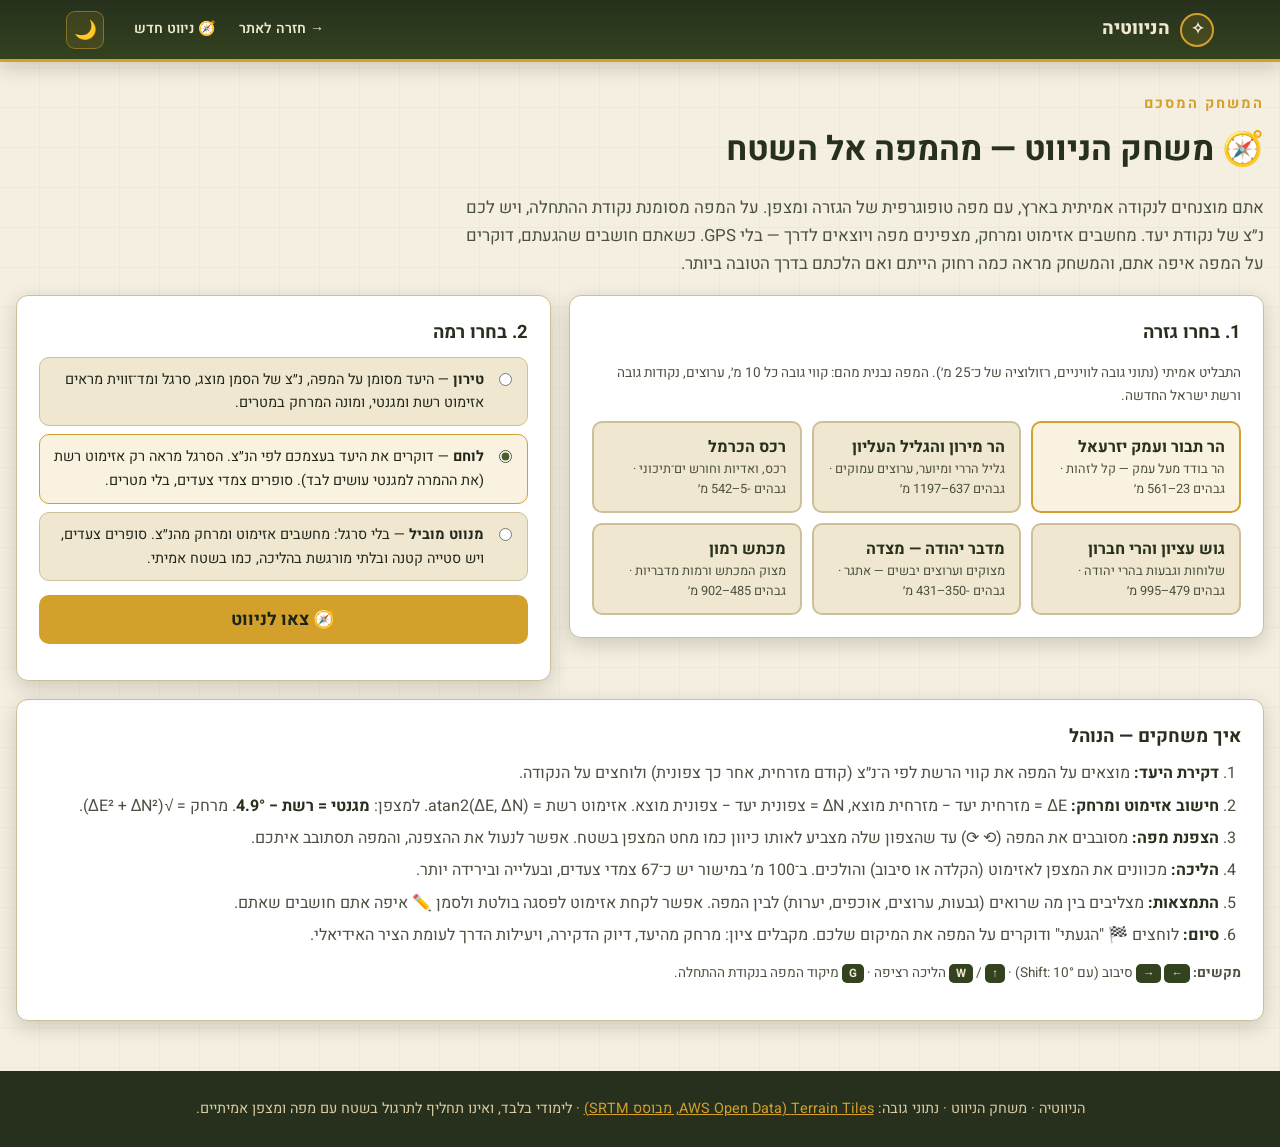
==== game.html @ b8857424 "משחק הניווט המסכם: מהמפה אל השטח עמוד חדש game.html, עם קישור מהתפריט, מהפתיחה ומבאנר באתר: - 6 גזרו" ====
<!DOCTYPE html>
<html lang="he" dir="rtl">
<head>
<meta charset="UTF-8">
<meta name="viewport" content="width=device-width, initial-scale=1.0">
<title>משחק הניווט — הניווטיה</title>
<meta name="description" content="משחק הניווט של הניווטיה: מתחילים בנקודה אמיתית בארץ עם מפה טופוגרפית, דוקרים נ״צ, מחשבים אזימוט, מצפינים מפה, הולכים בשטח וסופרים צעדים — ובסוף דוקרים איפה אתם ובודקים כמה רחוק הייתם מהיעד ומהדרך האידיאלית.">
<link rel="icon" href="data:image/svg+xml,%3Csvg xmlns='http://www.w3.org/2000/svg' viewBox='0 0 100 100'%3E%3Ccircle cx='50' cy='50' r='46' fill='%2333421f' stroke='%23d4a02c' stroke-width='6'/%3E%3Cpolygon points='50,16 60,54 50,46 40,54' fill='%23d4a02c'/%3E%3Cpolygon points='50,84 40,46 50,54 60,46' fill='%23efe7d0'/%3E%3C/svg%3E">
<link rel="preconnect" href="https://fonts.googleapis.com">
<link rel="preconnect" href="https://fonts.gstatic.com" crossorigin>
<link href="https://fonts.googleapis.com/css2?family=Heebo:wght@400;600;700;800&display=swap" rel="stylesheet">
<link rel="stylesheet" href="css/style.css">
<link rel="stylesheet" href="css/game.css">
<script>
  (function(){try{var t=localStorage.getItem('theme');if(!t)t=matchMedia('(prefers-color-scheme: dark)').matches?'dark':'light';document.documentElement.setAttribute('data-theme',t);}catch(e){}})();
</script>
</head>
<body>

<header class="site-header">
  <div class="nav-wrap">
    <a class="brand" href="index.html"><span class="logo">✧</span><span>הניווטיה</span></a>
    <nav class="nav-links">
      <a href="index.html">→ חזרה לאתר</a>
      <a href="#" id="navSetup">🧭 ניווט חדש</a>
    </nav>
    <button class="theme-toggle" id="themeToggle" aria-label="החלפת מצב תצוגה" title="מצב יום / לילה">🌙</button>
  </div>
</header>

<main class="g-main">

  <!-- ============ מסך פתיחה: בחירת גזרה ורמה ============ -->
  <section id="setupScreen" class="g-setup">
    <div class="section-head">
      <span class="kicker">המשחק המסכם</span>
      <h2>🧭 משחק הניווט — מהמפה אל השטח</h2>
      <p class="lead">אתם מוצנחים לנקודה אמיתית בארץ, עם מפה טופוגרפית של הגזרה ומצפן. על המפה מסומנת נקודת ההתחלה, ויש לכם נ״צ של נקודת יעד. מחשבים אזימוט ומרחק, מצפינים מפה ויוצאים לדרך — בלי GPS. כשאתם חושבים שהגעתם, דוקרים על המפה איפה אתם, והמשחק מראה כמה רחוק הייתם ואם הלכתם בדרך הטובה ביותר.</p>
    </div>

    <div class="g-setup-grid">
      <div class="card">
        <h3 class="g-h3">1. בחרו גזרה</h3>
        <p class="small">התבליט אמיתי (נתוני גובה לוויניים, רזולוציה של כ־25 מ׳). המפה נבנית מהם: קווי גובה כל 10 מ׳, ערוצים, נקודות גובה ורשת ישראל החדשה.</p>
        <div id="regionList" class="g-regions"><p class="small">טוען גזרות…</p></div>
      </div>
      <div class="card">
        <h3 class="g-h3">2. בחרו רמה</h3>
        <div class="g-levels" id="levelList">
          <label class="g-level"><input type="radio" name="lvl" value="easy"><span><b>טירון</b> — היעד מסומן על המפה, נ״צ של הסמן מוצג, סרגל ומד־זווית מראים אזימוט רשת ומגנטי, ומונה המרחק במטרים.</span></label>
          <label class="g-level"><input type="radio" name="lvl" value="mid" checked><span><b>לוחם</b> — דוקרים את היעד בעצמכם לפי הנ״צ. הסרגל מראה רק אזימוט רשת (את ההמרה למגנטי עושים לבד). סופרים צמדי צעדים, בלי מטרים.</span></label>
          <label class="g-level"><input type="radio" name="lvl" value="hard"><span><b>מנווט מוביל</b> — בלי סרגל: מחשבים אזימוט ומרחק מהנ״צ. סופרים צעדים, ויש סטייה קטנה ובלתי מורגשת בהליכה, כמו בשטח אמיתי.</span></label>
        </div>
        <button class="btn g-start" id="startBtn" disabled>🧭 צאו לניווט</button>
        <p class="small" id="bestLine"></p>
      </div>
    </div>

    <div class="card g-how">
      <h3 class="g-h3">איך משחקים — הנוהל</h3>
      <ol class="g-steps">
        <li><b>דקירת היעד:</b> מוצאים על המפה את קווי הרשת לפי ה־נ״צ (קודם מזרחית, אחר כך צפונית) ולוחצים על הנקודה.</li>
        <li><b>חישוב אזימוט ומרחק:</b> ΔE = מזרחית יעד − מזרחית מוצא, ΔN = צפונית יעד − צפונית מוצא. אזימוט רשת = atan2(ΔE, ΔN). למצפן: <b>מגנטי = רשת − 4.9°</b>. מרחק = √(ΔE² + ΔN²).</li>
        <li><b>הצפנת מפה:</b> מסובבים את המפה (⟲ ⟳) עד שהצפון שלה מצביע לאותו כיוון כמו מחט המצפן בשטח. אפשר לנעול את ההצפנה, והמפה תסתובב איתכם.</li>
        <li><b>הליכה:</b> מכוונים את המצפן לאזימוט (הקלדה או סיבוב) והולכים. ב־100 מ׳ במישור יש כ־67 צמדי צעדים, ובעלייה ובירידה יותר.</li>
        <li><b>התמצאות:</b> מצליבים בין מה שרואים (גבעות, ערוצים, אוכפים, יערות) לבין המפה. אפשר לקחת אזימוט לפסגה בולטת ולסמן ✏️ איפה אתם חושבים שאתם.</li>
        <li><b>סיום:</b> לוחצים 🏁 "הגעתי" ודוקרים על המפה את המיקום שלכם. מקבלים ציון: מרחק מהיעד, דיוק הדקירה, ויעילות הדרך לעומת הציר האידיאלי.</li>
      </ol>
      <p class="small"><b>מקשים:</b> <span class="kbd">←</span> <span class="kbd">→</span> סיבוב (עם Shift: 10°) · <span class="kbd">↑</span> / <span class="kbd">W</span> הליכה רציפה · <span class="kbd">G</span> מיקוד המפה בנקודת ההתחלה.</p>
    </div>
  </section>

  <!-- ============ מסך המשחק ============ -->
  <section id="gameScreen" class="g-game hidden">

    <div class="g-mission card">
      <div class="g-mission-main">
        <div><span class="g-lbl">גזרה</span><b id="mRegion">—</b> <span class="pill" id="mLevel">—</span></div>
        <div><span class="g-lbl">נקודת מוצא ▲</span><b class="g-nz" id="mStart">—</b></div>
        <div><span class="g-lbl">נקודת יעד ◎</span><b class="g-nz" id="mTarget">—</b> <span class="small" id="mTargetDesc"></span></div>
      </div>
      <div class="g-mission-side">
        <div class="g-stat"><span class="g-lbl">זמן ניווט</span><b id="mClock">0:00</b></div>
        <div class="g-stat"><span class="g-lbl">בדיקות GPS</span><b id="mGps">0</b></div>
      </div>
    </div>

    <div class="g-layout">
      <!-- השטח -->
      <div class="g-field">
        <div class="g-view-wrap"><canvas id="viewCv" aria-label="מבט על השטח"></canvas>
          <div class="g-view-tag" id="viewTag">מבט בשטח</div>
        </div>

        <div class="g-ctrl card">
          <div class="g-ctrl-row" dir="ltr">
            <button class="gbtn" data-turn="-10" title="סיבוב 10° שמאלה">⟲ 10°</button>
            <button class="gbtn" data-turn="-2" title="סיבוב 2° שמאלה">⟲ 2°</button>
            <div class="g-heading"><span class="g-lbl">אזימוט מגנטי</span><b id="hdOut">000°</b></div>
            <button class="gbtn" data-turn="2" title="סיבוב 2° ימינה">2° ⟳</button>
            <button class="gbtn" data-turn="10" title="סיבוב 10° ימינה">10° ⟳</button>
          </div>
          <div class="g-ctrl-row">
            <label class="g-az">כוון מצפן לאזימוט מגנטי:
              <input type="number" id="azIn" min="0" max="359" step="1" inputmode="numeric" placeholder="0–359">
            </label>
            <button class="gbtn" id="azSet">כוון</button>
            <button class="gbtn" data-turn="180" title="פנייה לאחור">↶ 180°</button>
          </div>
          <div class="g-ctrl-row g-walk">
            <button class="gbtn walk" data-walk="10">▲ 10 צעדים</button>
            <button class="gbtn walk" data-walk="50">▲ 50</button>
            <button class="gbtn walk" data-walk="100">▲ 100</button>
            <button class="gbtn walk hold" id="holdWalk">▲ הליכה רציפה (לחיצה ממושכת)</button>
          </div>
          <div class="g-ctrl-row g-counters">
            <div class="g-stat"><span class="g-lbl">צמדי צעדים (מונה)</span><b id="paceOut">0</b> <button class="gbtn tiny" id="paceReset" title="איפוס המונה">איפוס</button></div>
            <div class="g-stat" id="meterBox"><span class="g-lbl">מרחק שנהלך</span><b id="meterOut">0 מ׳</b></div>
            <div class="g-stat"><span class="g-lbl">שיפוע לפנים</span><b id="slopeOut">—</b></div>
          </div>
          <div class="feedback" id="fieldMsg"></div>
          <div class="g-ctrl-row">
            <button class="gbtn warn" id="gpsBtn" title="מציג את מיקומכם האמיתי ל־4 שניות — מוריד ציון">🛰️ בדיקת GPS (עונש)</button>
            <button class="gbtn go" id="arriveBtn">🏁 הגעתי — דקירת מיקום</button>
          </div>
        </div>

        <div class="card g-check">
          <h4>נוהל ניווט</h4>
          <ul id="checklist">
            <li data-k="dot">דקירת היעד על המפה</li>
            <li data-k="az">מדידה או חישוב של אזימוט ומרחק</li>
            <li data-k="orient">הצפנת המפה</li>
            <li data-k="walk">יציאה לדרך עם ספירת צעדים</li>
            <li data-k="mark">סימון מיקום משוער בדרך (✏️)</li>
            <li data-k="final">דקירת המיקום הסופי</li>
          </ul>
        </div>
      </div>

      <!-- המפה -->
      <div class="g-mapcol">
        <div class="g-tools" id="mapTools">
          <button class="gbtn tool on" data-tool="pan" title="גרירה והזזת המפה">✋ הזזה</button>
          <button class="gbtn tool" data-tool="dot" id="toolDot" title="דקירת נקודת היעד לפי הנ״צ">📍 דקירת יעד</button>
          <button class="gbtn tool" data-tool="ruler" id="toolRuler" title="סרגל ומד־זווית: שתי לחיצות">📐 סרגל</button>
          <button class="gbtn tool" data-tool="mark" title="סימון מיקום משוער">✏️ סימון</button>
          <button class="gbtn" id="clearMarks" title="מחיקת הסימונים והסרגל">🧹</button>
        </div>
        <div class="g-map-wrap" id="mapWrap">
          <canvas id="mapCv" aria-label="מפה טופוגרפית"></canvas>
          <div class="g-map-btns" dir="ltr">
            <button class="gbtn" id="zoomIn" title="הגדלה">＋</button>
            <button class="gbtn" id="zoomOut" title="הקטנה">－</button>
            <button class="gbtn" id="rotL" title="סיבוב המפה נגד כיוון השעון">⟲</button>
            <button class="gbtn" id="rotR" title="סיבוב המפה עם כיוון השעון">⟳</button>
            <button class="gbtn" id="rotReset" title="צפון למעלה">צ↑</button>
            <button class="gbtn" id="centerStart" title="מיקוד בנקודת ההתחלה">▲</button>
          </div>
          <div class="g-map-msg hidden" id="mapMsg"></div>
        </div>
        <div class="g-mapinfo">
          <div id="orientOut" class="g-orient">המפה לא מוצפנת</div>
          <label class="g-lock"><input type="checkbox" id="orientLock"> נעילת הצפנה (המפה מסתובבת איתי)</label>
          <div id="cursorOut" class="small"></div>
          <div id="rulerOut" class="g-ruler"></div>
        </div>
        <div class="g-legend small">
          <span><i class="lg c"></i>קו גובה (10 מ׳; מודגש כל 50 מ׳)</span>
          <span><i class="lg s"></i>ערוץ / נחל</span>
          <span><i class="lg v"></i>חורש / צמחייה</span>
          <span><i class="lg g"></i>רשת ישראל החדשה (1 ק״מ)</span>
          <span>▲ נקודת גובה</span>
        </div>
      </div>
    </div>

    <!-- תוצאות -->
    <div class="card g-results hidden" id="results"></div>
  </section>
</main>

<footer class="site-footer">
  הניווטיה · משחק הניווט · נתוני גובה: <a href="https://registry.opendata.aws/terrain-tiles/" target="_blank" rel="noopener">Terrain Tiles (AWS Open Data, מבוסס SRTM)</a> · לימודי בלבד, ואינו תחליף לתרגול בשטח עם מפה ומצפן אמיתיים.
</footer>

<script src="js/game.js"></script>
</body>
</html>
---- css/style.css ----
/* ===================================================================
   הניווטיה — אתר לימוד לקריאת מפה וניווט לצוערים
   עיצוב: מוטיב טופוגרפי-צבאי · RTL · Light + Dark mode · רספונסיבי
   =================================================================== */

:root {
  /* מותג / קבועים */
  --olive-900: #1c2416;
  --olive-800: #26301c;
  --olive-700: #33421f;
  --olive-600: #4a5d2b;
  --khaki: #7d8c4e;
  --sand: #d9cba3;
  --sand-light: #efe7d0;
  --contour: #a9743a;
  --contour-light: #c99a63;
  --water: #4a7c8c;
  --water-light: #6fa9bb;
  --danger: #b5482f;
  --accent: #d4a02c;
  --accent-soft: rgba(212,160,44,0.14);

  /* טוקנים סמנטיים — ערכי אור (Light) */
  --bg: #f4efe1;
  --surface: #ffffff;
  --surface-2: #efe7d0;
  --text: #22271c;
  --text-soft: #4b5140;
  --border: #cdbf9a;
  --heading: #26301c;
  --grid-line: rgba(169,116,58,0.05);
  --header-bg1: #26301c;
  --header-bg2: #33421f;
  --header-text: #efe7d0;

  --radius: 12px;
  --shadow: 0 6px 20px rgba(20, 26, 12, 0.18);
  --font: "Heebo", "Assistant", -apple-system, "Segoe UI", Arial, sans-serif;
}

html[data-theme="dark"] {
  --bg: #14180f;
  --surface: #1e2416;
  --surface-2: #262d1a;
  --text: #e8e6d8;
  --text-soft: #b0b39c;
  --border: #3a4327;
  --heading: #cdd8a8;
  --grid-line: rgba(212,160,44,0.05);
  --header-bg1: #10140c;
  --header-bg2: #1c2416;
  --header-text: #e8e6d8;
  --sand-light: #2a3119;
  --accent-soft: rgba(212,160,44,0.16);
  --shadow: 0 6px 20px rgba(0,0,0,0.5);
}

* { box-sizing: border-box; }
html { scroll-behavior: smooth; scroll-padding-top: 92px; }
@media (prefers-reduced-motion: reduce) { html { scroll-behavior: auto; } }

/* רשת ביטחון נגד גלישה רוחבית (פריסה שבורה במובייל/זום) */
html, body { max-width: 100%; overflow-x: clip; }
img, canvas, svg, video { max-width: 100%; }
/* ילדי grid מסרבים להתכווץ מתחת לתוכן (min-width:auto) — משחרר, כדי ש-overflow פנימי יעבוד */
.tool-layout > *, .map-layout > *, .grid-2 > *, .grid-3 > *, .real-layout > *,
.decks-strip .grid-3 > *, .result-grid > * { min-width: 0; }
@media (max-width: 900px) {
  .tool-layout > *, .map-layout > *, .grid-2 > *, .grid-3 > *, .real-layout > * { grid-column: auto !important; }
}

body {
  margin: 0;
  font-family: var(--font);
  color: var(--text);
  background-color: var(--bg);
  background-image:
    repeating-linear-gradient(0deg, transparent 0 39px, var(--grid-line) 39px 40px),
    repeating-linear-gradient(90deg, transparent 0 39px, var(--grid-line) 39px 40px);
  line-height: 1.65;
  direction: rtl;
  transition: background-color 0.25s, color 0.25s;
}

/* ---------- Header / Nav ---------- */
.site-header {
  position: sticky; top: 0; z-index: 50;
  background: linear-gradient(180deg, var(--header-bg1), var(--header-bg2));
  color: var(--header-text);
  box-shadow: var(--shadow);
  border-bottom: 3px solid var(--accent);
}
.nav-wrap {
  max-width: 1180px; margin: 0 auto;
  display: flex; align-items: center; gap: 14px;
  padding: 10px 16px;
}
.brand {
  display: flex; align-items: center; gap: 10px;
  font-weight: 800; font-size: 1.15rem; white-space: nowrap;
}
.brand .logo {
  width: 34px; height: 34px; border: 2px solid var(--accent);
  border-radius: 50%; display: grid; place-items: center;
  font-size: 1rem; background: var(--accent-soft);
}
.nav-links {
  display: flex; gap: 3px; margin-inline-start: auto;
  overflow-x: auto; scrollbar-width: thin; -webkit-overflow-scrolling: touch;
  padding-bottom: 2px;
}
.nav-links a {
  color: var(--header-text); text-decoration: none;
  padding: 7px 10px; border-radius: 8px; white-space: nowrap;
  font-size: 0.88rem; font-weight: 600; transition: background 0.15s;
}
.nav-links a:hover { background: rgba(212,160,44,0.22); }
.theme-toggle {
  flex-shrink: 0; margin-inline-start: 6px;
  width: 38px; height: 38px; border-radius: 9px; cursor: pointer;
  border: 1px solid rgba(212,160,44,0.5); background: rgba(212,160,44,0.12);
  color: var(--header-text); font-size: 1.15rem; display: grid; place-items: center;
  transition: background 0.15s;
}
.theme-toggle:hover { background: rgba(212,160,44,0.28); }

/* ---------- Hero ---------- */
.hero {
  position: relative; color: #efe7d0;
  background:
    radial-gradient(circle at 20% 30%, rgba(212,160,44,0.14), transparent 45%),
    linear-gradient(160deg, var(--olive-900), var(--olive-700) 60%, var(--olive-600));
  overflow: hidden; border-bottom: 3px solid var(--accent);
}
.hero::before {
  content: ""; position: absolute; inset: 0;
  background-image: repeating-radial-gradient(circle at 78% 30%, transparent 0 22px, rgba(217,203,163,0.07) 22px 24px);
  pointer-events: none;
}
.hero-inner { position: relative; max-width: 1000px; margin: 0 auto; padding: 60px 22px 54px; text-align: center; }
.hero h1 { font-size: clamp(1.8rem, 4.5vw, 3rem); margin: 0 0 12px; font-weight: 800; line-height: 1.15; }
.hero .tagline { font-size: 1rem; color: var(--accent); font-weight: 700; letter-spacing: 1px; margin: 0 0 14px; }
.hero p.sub { font-size: clamp(1rem, 2.2vw, 1.2rem); max-width: 720px; margin: 0 auto 26px; color: var(--sand); }
.hero .cta-row { display: flex; gap: 12px; justify-content: center; flex-wrap: wrap; }

.btn {
  display: inline-block; background: var(--accent); color: var(--olive-900);
  font-weight: 700; text-decoration: none; padding: 12px 22px; border-radius: 10px;
  border: none; cursor: pointer; font-family: inherit; font-size: 1rem;
  transition: transform 0.1s, box-shadow 0.15s; text-align: center;
}
.btn:hover { transform: translateY(-2px); box-shadow: 0 6px 16px rgba(0,0,0,0.25); }
.btn.ghost { background: transparent; color: #efe7d0; border: 2px solid var(--sand); }

/* כפתור NotebookLM */
.btn.nlm {
  background: linear-gradient(135deg, #3a6ea5, #2a5a8c);
  color: #fff; display: inline-flex; align-items: center; gap: 8px; justify-content: center;
}
.btn.nlm:hover { box-shadow: 0 6px 18px rgba(42,90,140,0.45); }

/* באנר NotebookLM */
.nlm-banner {
  display: flex; align-items: center; gap: 18px; flex-wrap: wrap;
  background: linear-gradient(135deg, rgba(58,110,165,0.14), var(--accent-soft));
  border: 1px solid var(--border); border-inline-start: 5px solid #3a6ea5;
  border-radius: var(--radius); padding: 18px 22px; margin: 28px 0 0; box-shadow: var(--shadow);
}
.nlm-banner .nlm-ico { font-size: 2.4rem; line-height: 1; }
.nlm-banner .nlm-body { flex: 1; min-width: 220px; }
.nlm-banner h3 { margin: 0 0 4px; color: var(--heading); font-size: 1.15rem; }
.nlm-banner p { margin: 0; color: var(--text-soft); font-size: 0.94rem; }
.nlm-banner .btn { white-space: nowrap; }
@media (max-width: 560px) { .nlm-banner { flex-direction: column; text-align: center; } .nlm-banner .btn { width: 100%; } }

/* ---------- מצגות הקורס ---------- */
.btn.decks-cta {
  background: linear-gradient(135deg, #7d8c4e, #4a5d2b);
  color: #fff; border: 2px solid var(--accent);
}
.btn.decks-cta:hover { box-shadow: 0 6px 18px rgba(74,93,43,0.5); }
.decks-strip { margin: 26px 0 0; }
.decks-strip > h3 { margin: 0 0 4px; color: var(--heading); font-size: 1.25rem; }
.decks-strip > p { margin: 0 0 14px; }
.deck-card { display: flex; flex-direction: column; }
.deck-card p { flex: 1; }
.deck-btn { margin-top: 14px; font-size: 0.92rem; padding: 10px 14px; }

/* ---------- Sections ---------- */
main { max-width: 1180px; margin: 0 auto; padding: 0 16px; }
.section { padding: 52px 0 40px; border-bottom: 1px dashed var(--border); }
.section:last-child { border-bottom: none; }
.section-head { margin-bottom: 24px; }
.section-head .kicker {
  display: inline-block; font-size: 0.78rem; font-weight: 700; letter-spacing: 2px;
  color: var(--contour); text-transform: uppercase; margin-bottom: 6px;
}
.section h2 { font-size: clamp(1.4rem, 3.2vw, 2.1rem); margin: 0 0 8px; color: var(--heading); }
.section h2 .num { color: var(--accent); font-size: 0.8em; margin-inline-end: 8px; }
.lead { font-size: 1.05rem; color: var(--text-soft); max-width: 820px; }

.card {
  background: var(--surface); border: 1px solid var(--border);
  border-radius: var(--radius); padding: 22px; box-shadow: var(--shadow);
}
.grid-2 { display: grid; grid-template-columns: 1fr 1fr; gap: 20px; }
.grid-3 { display: grid; grid-template-columns: repeat(3, 1fr); gap: 18px; }
@media (max-width: 820px) { .grid-2, .grid-3 { grid-template-columns: 1fr; } }

.feature {
  background: var(--surface); border: 1px solid var(--border); border-top: 4px solid var(--khaki);
  border-radius: var(--radius); padding: 20px; box-shadow: var(--shadow);
}
.feature h3 { margin: 6px 0 8px; color: var(--heading); font-size: 1.15rem; }
.feature .ico { font-size: 1.8rem; }
.feature p { margin: 0; color: var(--text-soft); font-size: 0.97rem; }

.pill {
  display: inline-block; background: var(--olive-600); color: #efe7d0;
  font-size: 0.75rem; font-weight: 700; padding: 3px 10px; border-radius: 999px; margin-inline-start: 6px;
}
.note {
  background: var(--accent-soft); border-inline-start: 4px solid var(--accent);
  padding: 12px 16px; border-radius: 8px; margin: 16px 0; font-size: 0.95rem; color: var(--text);
}
.note.warn { background: rgba(181,72,47,0.12); border-color: var(--danger); }

.cite { font-size: 0.8rem; color: var(--contour); text-decoration: none; border-bottom: 1px dotted var(--contour); }
.cite:hover { color: var(--danger); }
sup.ref a { color: var(--danger); font-weight: 700; text-decoration: none; font-size: 0.72em; padding: 0 2px; }

/* ---------- Terms ---------- */
.terms { display: grid; grid-template-columns: repeat(auto-fill, minmax(220px,1fr)); gap: 14px; }
.term { background: var(--surface-2); border: 1px solid var(--border); border-radius: 10px; padding: 14px; }
.term h4 { margin: 0 0 6px; color: var(--heading); font-size: 1.02rem; }
.term p { margin: 0; font-size: 0.9rem; color: var(--text-soft); }

/* ---------- Steps (build a route) ---------- */
.steps { display: grid; gap: 12px; margin-top: 8px; }
.step {
  display: flex; gap: 14px; align-items: flex-start;
  background: var(--surface); border: 1px solid var(--border); border-radius: 10px; padding: 14px 16px; box-shadow: var(--shadow);
}
.step .n {
  flex-shrink: 0; width: 34px; height: 34px; border-radius: 50%;
  background: var(--olive-600); color: #fff; font-weight: 800; display: grid; place-items: center;
}
.step h4 { margin: 2px 0 4px; color: var(--heading); font-size: 1.05rem; }
.step p { margin: 0; font-size: 0.94rem; color: var(--text-soft); }
.chip {
  display: inline-block; font-size: 0.72rem; font-weight: 700; padding: 2px 8px; border-radius: 6px;
  background: var(--accent-soft); color: var(--contour); margin-inline-end: 4px;
}

/* ---------- Interactive Map ---------- */
.map-layout { display: grid; grid-template-columns: 1fr 1fr; gap: 22px; align-items: start; }
@media (max-width: 900px) { .map-layout { grid-template-columns: 1fr; } }
.map-frame {
  background: linear-gradient(160deg, #eef3e2, #e6ddc0);
  border: 1px solid var(--border); border-radius: var(--radius);
  padding: 10px; box-shadow: var(--shadow); display: flex; flex-direction: column;
}
html[data-theme="dark"] .map-frame { background: linear-gradient(160deg, #26301c, #1a2113); }
#israel-map { width: 100%; max-width: 270px; height: auto; display: block; margin: 0 auto; }
#israel-map .region { cursor: pointer; transition: filter 0.15s, opacity 0.15s; }
#israel-map .region:hover { filter: brightness(1.12); }
#israel-map .region.active circle:first-of-type { stroke: var(--accent); stroke-width: 3.5; }
#israel-map .region circle { stroke: #fff; stroke-width: 1.2; }
#israel-map .rlabel {
  font-size: 10px; fill: #22271c; font-weight: 800; pointer-events: none; text-anchor: middle;
  paint-order: stroke; stroke: #f4efe1; stroke-width: 2.6px; stroke-linejoin: round;
}
html[data-theme="dark"] .map-frame .rlabel { fill: #12160e; stroke: #e9e0c4; }
.map-frame .cap { text-align: center; font-size: 0.82rem; color: var(--text-soft); margin: 8px 0 0; }
html[data-theme="dark"] .map-frame .cap { color: #b9c19a; }

.region-info {
  background: var(--surface); border: 1px solid var(--border); border-radius: var(--radius);
  padding: 20px; box-shadow: var(--shadow); min-height: 320px;
}
.region-info h3 { margin: 0 0 4px; color: var(--heading); font-size: 1.35rem; }
.region-info .badge-row { margin: 8px 0 14px; }
.region-info dt { font-weight: 700; color: var(--contour); margin-top: 12px; font-size: 0.9rem; }
.region-info dd { margin: 2px 0 0; font-size: 0.96rem; color: var(--text-soft); }
.region-info .placeholder { color: var(--text-soft); text-align: center; padding-top: 60px; }

/* ---------- Tools ---------- */
.tool-layout { display: grid; grid-template-columns: 1.15fr 1fr; gap: 22px; align-items: start; }
@media (max-width: 900px) { .tool-layout { grid-template-columns: 1fr; } }
.canvas-wrap {
  background: #eef3e2; border: 1px solid var(--border); border-radius: var(--radius);
  padding: 8px; box-shadow: var(--shadow);
}
html[data-theme="dark"] .canvas-wrap { background: #222a16; }
.canvas-wrap canvas { width: 100%; height: auto; display: block; border-radius: 6px; cursor: crosshair; touch-action: none; }
.controls { display: flex; flex-direction: column; gap: 14px; }
.control-card {
  background: var(--surface); border: 1px solid var(--border); border-radius: var(--radius);
  padding: 18px; box-shadow: var(--shadow);
}
.control-card h3 { margin: 0 0 10px; color: var(--heading); font-size: 1.1rem; }
label.fld { display: block; font-size: 0.85rem; font-weight: 600; color: var(--text-soft); margin: 10px 0 4px; }
input[type="number"], input[type="text"], select {
  width: 100%; padding: 9px 11px; border: 1px solid var(--border); border-radius: 8px;
  font-family: inherit; font-size: 1rem; background: var(--surface-2); color: var(--text);
}
input[type="range"] { width: 100%; accent-color: var(--olive-600); }
.row { display: flex; gap: 10px; }
.row > * { flex: 1; }
.seg { display: flex; gap: 6px; margin-bottom: 8px; flex-wrap: wrap; }
.seg button {
  flex: 1; min-width: 70px; padding: 8px; border: 1px solid var(--khaki);
  background: var(--surface); color: var(--heading); border-radius: 8px; cursor: pointer;
  font-family: inherit; font-weight: 600; font-size: 0.9rem;
}
.seg button.on { background: var(--olive-600); color: #fff; }
.seg button:disabled { opacity: 0.45; cursor: not-allowed; }

.result-grid { display: grid; grid-template-columns: 1fr 1fr; gap: 10px; margin-top: 8px; }
.result { background: var(--surface-2); border-radius: 8px; padding: 10px 12px; text-align: center; }
.result .val { font-size: 1.4rem; font-weight: 800; color: var(--heading); font-variant-numeric: tabular-nums; }
.result .lbl { font-size: 0.78rem; color: var(--text-soft); }

.feedback { margin-top: 10px; font-weight: 700; min-height: 24px; }
.feedback.ok { color: #4e9a3a; }
.feedback.bad { color: var(--danger); }

/* ---------- Nav card table ---------- */
.table-scroll { overflow-x: auto; }
.navcard { width: 100%; border-collapse: collapse; margin-top: 12px; font-size: 0.9rem; min-width: 560px; }
.navcard th, .navcard td { border: 1px solid var(--border); padding: 7px 9px; text-align: center; }
.navcard th { background: var(--olive-700); color: #efe7d0; font-weight: 700; }
.navcard tbody tr:nth-child(even) { background: var(--surface-2); }
.navcard .leg-num { font-weight: 800; color: var(--contour); }

/* ---------- Matching game ---------- */
.match-grid { display: grid; grid-template-columns: 1fr 1fr; gap: 24px; }
@media (max-width: 760px) { .match-grid { grid-template-columns: 1fr; } }
.match-col h3 { color: var(--heading); font-size: 1.05rem; margin: 0 0 10px; text-align: center; }
.match-item {
  display: flex; align-items: center; gap: 12px; background: var(--surface);
  border: 2px solid var(--border); border-radius: 10px; padding: 8px 12px; margin-bottom: 10px;
  cursor: pointer; box-shadow: var(--shadow); transition: border-color 0.15s, transform 0.1s;
}
.match-item:hover { transform: translateX(-3px); }
.match-item.selected { border-color: var(--accent); background: var(--accent-soft); }
.match-item.done { border-color: #4e9a3a; opacity: 0.6; cursor: default; }
.match-item.wrong { border-color: var(--danger); animation: shake 0.3s; }
@keyframes shake { 0%,100%{transform:translateX(0)} 25%{transform:translateX(-5px)} 75%{transform:translateX(5px)} }
.match-item svg { flex-shrink: 0; }
.match-item .mtext { font-weight: 700; color: var(--text); font-size: 0.95rem; }
.match-item .msub { font-weight: 400; color: var(--text-soft); font-size: 0.82rem; }

/* ---------- Quiz ---------- */
.quiz-card { background: var(--surface); border: 1px solid var(--border); border-radius: var(--radius); padding: 22px; box-shadow: var(--shadow); }
.quiz-progress { font-size: 0.85rem; color: var(--text-soft); margin-bottom: 6px; }
.quiz-q { font-size: 1.15rem; font-weight: 700; color: var(--heading); margin: 0 0 16px; }
.quiz-opts { display: grid; gap: 10px; }
.quiz-opt {
  text-align: right; background: var(--surface-2); border: 2px solid var(--border); border-radius: 10px;
  padding: 12px 16px; cursor: pointer; font-family: inherit; font-size: 1rem; color: var(--text);
  transition: border-color 0.15s, background 0.15s;
}
.quiz-opt:hover:not(:disabled) { border-color: var(--khaki); }
.quiz-opt.correct { border-color: #4e9a3a; background: rgba(78,154,58,0.15); }
.quiz-opt.incorrect { border-color: var(--danger); background: rgba(181,72,47,0.12); }
.quiz-opt:disabled { cursor: default; }
.quiz-explain { margin-top: 14px; font-size: 0.92rem; }
.quiz-result { text-align: center; padding: 20px 0; }
.quiz-result .score { font-size: 3rem; font-weight: 800; color: var(--accent); }
.quiz-result .verdict { font-size: 1.2rem; font-weight: 700; margin: 8px 0; }

/* ---------- Sources ---------- */
.src-list { list-style: none; padding: 0; margin: 0; display: grid; gap: 10px; }
.src-list li {
  background: var(--surface); border: 1px solid var(--border); border-inline-start: 4px solid var(--contour);
  border-radius: 8px; padding: 10px 14px; font-size: 0.92rem; color: var(--text);
}
.src-list a { color: var(--water); font-weight: 600; word-break: break-word; }
html[data-theme="dark"] .src-list a { color: var(--water-light); }
.src-list .tag { font-size: 0.72rem; color: var(--khaki); font-weight: 700; }

/* ---------- Footer ---------- */
.site-footer {
  background: var(--header-bg1); color: var(--sand); text-align: center;
  padding: 26px 18px; margin-top: 20px; font-size: 0.9rem;
}
.site-footer a { color: var(--accent); }

/* ---------- Misc ---------- */
.small { font-size: 0.85rem; color: var(--text-soft); }
.kbd { background: var(--olive-700); color: #efe7d0; padding: 1px 7px; border-radius: 5px; font-size: 0.85em; font-weight: 700; }
.hidden { display: none !important; }
ul.tight { margin: 8px 0; padding-inline-start: 22px; }
ul.tight li { margin: 3px 0; color: var(--text-soft); }

/* ---------- מהצילום למפה (השוואה אמיתית) ---------- */
.site-seg { margin-top: 14px; }
.site-seg button { flex: 1 1 auto; }
.site-seg button.on { background: var(--contour); border-color: var(--contour); color: #fff; }
.real-layout { display: grid; grid-template-columns: 1.35fr 1fr; gap: 18px; align-items: start; margin-top: 14px; }
@media (max-width: 900px) { .real-layout { grid-template-columns: 1fr; } }
.photo-wrap {
  position: relative; border-radius: var(--radius); overflow: hidden;
  border: 1px solid var(--border); box-shadow: var(--shadow); background: #000;
}
.photo-wrap img { width: 100%; height: auto; display: block; }
.pin {
  position: absolute; transform: translate(-50%, -100%);
  display: flex; flex-direction: column; align-items: center; gap: 2px;
  cursor: pointer; border: none; background: none; padding: 0; font-family: inherit;
}
.pin .dot {
  width: 16px; height: 16px; border-radius: 50%;
  background: var(--accent); border: 2.5px solid #fff;
  box-shadow: 0 0 0 3px rgba(212,160,44,0.35), 0 2px 6px rgba(0,0,0,0.5);
  animation: pinpulse 1.8s infinite;
}
.pin .tag {
  background: rgba(20,24,15,0.82); color: #fff; font-size: 0.78rem; font-weight: 700;
  padding: 2px 9px; border-radius: 999px; white-space: nowrap;
  border: 1px solid rgba(255,255,255,0.35);
}
.pin.on .dot { background: var(--danger); box-shadow: 0 0 0 4px rgba(181,72,47,0.45), 0 2px 6px rgba(0,0,0,0.5); animation: none; }
.pin.on .tag { background: var(--danger); border-color: #fff; }
@keyframes pinpulse { 0%,100% { box-shadow: 0 0 0 3px rgba(212,160,44,0.35), 0 2px 6px rgba(0,0,0,0.5);} 50% { box-shadow: 0 0 0 8px rgba(212,160,44,0.12), 0 2px 6px rgba(0,0,0,0.5);} }
.real-panel { padding: 16px; }
.real-map-wrap {
  border-radius: 8px; overflow: hidden; border: 1px solid var(--border);
  background: #fff; margin: 10px 0 12px; text-align: center;
}
.real-map-wrap img { max-width: 100%; max-height: 300px; display: inline-block; }

/* ---------- המצפן שבכיס ---------- */
.compass-stage {
  background: var(--surface); border: 1px solid var(--border); border-radius: var(--radius);
  padding: 20px; box-shadow: var(--shadow); text-align: center;
}
.compass-wrap { position: relative; width: min(320px, 82vw); margin: 0 auto 14px; }
.compass-wrap .lubber {
  position: absolute; top: -4px; left: 50%; transform: translateX(-50%);
  color: var(--danger); font-size: 1.3rem; z-index: 2; text-shadow: 0 1px 2px rgba(0,0,0,0.35);
}
#compassRose { width: 100%; height: auto; display: block; }
#compassRose .dial { transition: transform 0.12s linear; transform-origin: 0 0; }
.compass-wrap.locked-on { animation: lockPulse 0.9s ease-in-out infinite; border-radius: 50%; }
@keyframes lockPulse {
  0%,100% { box-shadow: 0 0 0 0 rgba(78,154,58,0.45); }
  50% { box-shadow: 0 0 0 14px rgba(78,154,58,0); }
}
.demo-ctl { margin-top: 12px; text-align: start; }
.lock-ind {
  display: flex; align-items: center; gap: 12px; margin-top: 12px;
  background: var(--surface-2); border: 1px solid var(--border); border-radius: 10px; padding: 10px 14px;
}
.lock-ind.on-target { border-color: #4e9a3a; background: rgba(78,154,58,0.14); }
.lock-arrow { font-size: 1.9rem; line-height: 1; font-weight: 800; color: var(--contour); }
.lock-ind.on-target .lock-arrow { color: #3c7a2f; }
.lock-text { font-weight: 700; color: var(--text); }

/* ---------- סיפור דרך: משחק סידור ---------- */
.story-pool { display: flex; flex-direction: column; gap: 8px; margin: 10px 0 12px; }
.story-pool button {
  text-align: start; padding: 10px 12px; border-radius: 9px; cursor: pointer;
  border: 1px solid var(--border); background: var(--surface-2); color: var(--text);
  font-family: inherit; font-size: 0.92rem; line-height: 1.45;
  transition: background 0.15s, transform 0.1s;
}
.story-pool button:hover { background: var(--accent-soft); }
.story-pool button.wrong { animation: shake 0.3s; border-color: var(--danger); }
.story-built { margin: 0 0 4px; padding-inline-start: 22px; min-height: 8px; }
.story-built li {
  background: rgba(78,154,58,0.12); border: 1px solid rgba(78,154,58,0.4);
  border-radius: 8px; padding: 7px 10px; margin: 6px 0;
  font-size: 0.92rem; color: var(--text); line-height: 1.45;
}
@keyframes shake { 0%,100%{transform:translateX(0)} 25%{transform:translateX(-5px)} 75%{transform:translateX(5px)} }

/* ---------- סיפור דרך: תרגיל הפוך (כתיבה) ---------- */
textarea#storyWrite {
  width: 100%; padding: 10px 12px; border: 1px solid var(--border); border-radius: 8px;
  font-family: inherit; font-size: 0.95rem; line-height: 1.6;
  background: var(--surface-2); color: var(--text); resize: vertical;
}
.check-wrap { display: flex; flex-wrap: wrap; gap: 6px; margin-top: 10px; }
.check-chip {
  font-size: 0.8rem; font-weight: 700; padding: 4px 10px; border-radius: 999px;
  border: 1px solid; cursor: default;
}
.check-chip.ok { background: rgba(78,154,58,0.14); border-color: rgba(78,154,58,0.5); color: #3c7a2f; }
html[data-theme="dark"] .check-chip.ok { color: #8fce7f; }
.check-chip.miss { background: rgba(181,72,47,0.1); border-color: rgba(181,72,47,0.45); color: var(--danger); }
.model-story { margin-top: 12px; background: var(--surface-2); border: 1px solid var(--border); border-radius: 8px; padding: 10px 14px; }
.model-story summary { cursor: pointer; font-weight: 700; color: var(--heading); }
.model-story p { margin: 10px 0 4px; font-size: 0.93rem; line-height: 1.7; color: var(--text); }

/* ---------- סיפור דרך: שלד בסדנה ---------- */
.story-skel { margin-top: 20px; border-top: 1px dashed var(--border); padding-top: 14px; }
.story-skel .leg-story {
  background: var(--surface-2); border-inline-start: 4px solid var(--khaki);
  border-radius: 8px; padding: 10px 14px; margin: 8px 0;
  font-size: 0.95rem; line-height: 1.7; color: var(--text);
}
.story-skel .leg-story b { color: var(--heading); }
.story-skel .blank {
  display: inline-block; min-width: 120px; border-bottom: 2px dotted var(--contour);
  color: var(--contour); font-size: 0.85em; text-align: center; padding: 0 6px;
}

/* ---------- Mobile ---------- */
@media (max-width: 600px) {
  .nav-wrap { gap: 8px; padding: 8px 12px; }
  .brand span:last-child { font-size: 1rem; }
  .section { padding: 40px 0 30px; }
  .btn { width: 100%; }
  .hero .cta-row { flex-direction: column; }
  .result-grid { grid-template-columns: 1fr; }
}

/* ---------- משחק הניווט (קישור מהאתר) ---------- */
.btn.game-cta { background: linear-gradient(135deg, #b5482f, #d4593f); color: #fff; }
.btn.game-cta:hover { box-shadow: 0 6px 18px rgba(181,72,47,0.5); }
.nav-links a.nav-game { background: rgba(212,160,44,0.25); }
.game-strip {
  display: flex; gap: 18px; align-items: center; margin: 22px 0 0; padding: 18px 20px;
  background: var(--surface); border: 1px solid var(--border); border-inline-start: 5px solid var(--danger);
  border-radius: var(--radius); box-shadow: var(--shadow);
}
.game-strip-ico { font-size: 2.4rem; }
.game-strip-body { flex: 1; min-width: 0; }
.game-strip h3 { margin: 0 0 4px; color: var(--heading); font-size: 1.2rem; }
.game-strip p { margin: 0; color: var(--text-soft); font-size: 0.95rem; }
@media (max-width: 640px) { .game-strip { flex-direction: column; text-align: center; } .game-strip .btn { width: 100%; } }
---- css/game.css ----
/* ===================================================================
   הניווטיה — משחק הניווט (game.html)
   =================================================================== */

.g-main { max-width: 1400px; margin: 0 auto; padding: 18px 16px 30px; }
a.brand { color: inherit; text-decoration: none; }
.g-h3 { margin: 0 0 8px; color: var(--heading); font-size: 1.15rem; }
.g-lbl { display: block; font-size: 0.72rem; color: var(--text-soft); font-weight: 600; line-height: 1.2; }

/* ---------- מסך פתיחה ---------- */
.g-setup .section-head { margin: 10px 0 18px; }
.g-setup .section-head h2 { font-size: clamp(1.4rem, 3.2vw, 2.1rem); margin: 0 0 8px; color: var(--heading); }
.g-setup .kicker { color: var(--accent); font-weight: 700; font-size: 0.9rem; }
.g-setup-grid { display: grid; grid-template-columns: 1.3fr 1fr; gap: 18px; align-items: start; }
.g-setup-grid > * { min-width: 0; }
@media (max-width: 860px) { .g-setup-grid { grid-template-columns: 1fr; } }
.g-regions { display: grid; grid-template-columns: repeat(auto-fill, minmax(190px, 1fr)); gap: 10px; margin-top: 10px; }
.g-region {
  text-align: start; font-family: inherit; cursor: pointer; padding: 12px 14px; border-radius: 10px;
  border: 2px solid var(--border); background: var(--surface-2); color: var(--text);
}
.g-region b { display: block; color: var(--heading); font-size: 1rem; }
.g-region span { font-size: 0.8rem; color: var(--text-soft); }
.g-region.on { border-color: var(--accent); background: var(--accent-soft); }
.g-levels { display: grid; gap: 8px; margin: 6px 0 14px; }
.g-level {
  display: flex; gap: 10px; align-items: flex-start; padding: 10px 12px; border-radius: 10px;
  border: 1px solid var(--border); background: var(--surface-2); cursor: pointer; font-size: 0.9rem;
}
.g-level input { margin-top: 5px; accent-color: var(--olive-600); }
.g-level:has(input:checked) { border-color: var(--accent); background: var(--accent-soft); }
.g-start { width: 100%; font-size: 1.1rem; }
.g-start:disabled { opacity: 0.5; cursor: wait; }
.g-how { margin-top: 18px; }
.g-steps { margin: 6px 0 10px; padding-inline-start: 22px; }
.g-steps li { margin: 6px 0; color: var(--text-soft); }
.g-steps b { color: var(--heading); }

/* ---------- כפתורי משחק ---------- */
.gbtn {
  font-family: inherit; font-weight: 700; font-size: 0.9rem; cursor: pointer;
  padding: 8px 11px; border-radius: 8px; border: 1px solid var(--khaki);
  background: var(--surface); color: var(--heading); touch-action: manipulation;
  user-select: none; -webkit-user-select: none;
}
.gbtn:hover { background: var(--surface-2); }
.gbtn:active { transform: translateY(1px); }
.gbtn.on { background: var(--olive-600); color: #fff; border-color: var(--olive-600); }
.gbtn.tiny { padding: 2px 7px; font-size: 0.75rem; }
.gbtn.walk { background: var(--olive-600); color: #fff; border-color: var(--olive-600); }
.gbtn.walk.hold { background: var(--olive-700); }
.gbtn.walk.active { background: var(--accent); color: var(--olive-900); }
.gbtn.go { background: var(--accent); color: var(--olive-900); border-color: var(--accent); }
.gbtn.warn { border-color: var(--danger); color: var(--danger); }
.gbtn:disabled { opacity: 0.4; cursor: not-allowed; }

/* ---------- פס משימה ---------- */
.g-mission { display: flex; gap: 14px; justify-content: space-between; align-items: center; flex-wrap: wrap; padding: 12px 16px; margin-bottom: 14px; }
.g-mission-main { display: flex; gap: 22px; flex-wrap: wrap; }
.g-mission-side { display: flex; gap: 18px; }
.g-nz { font-variant-numeric: tabular-nums; direction: ltr; unicode-bidi: isolate; }
.g-stat b { font-variant-numeric: tabular-nums; font-size: 1.05rem; color: var(--heading); }

/* ---------- פריסת משחק ---------- */
.g-layout { display: grid; grid-template-columns: minmax(0, 1fr) minmax(0, 1.1fr); gap: 16px; align-items: start; }
@media (max-width: 980px) { .g-layout { grid-template-columns: 1fr; } }
.g-field, .g-mapcol { display: flex; flex-direction: column; gap: 12px; min-width: 0; }

.g-view-wrap { position: relative; border-radius: var(--radius); overflow: hidden; border: 1px solid var(--border); box-shadow: var(--shadow); background: #9db8cf; }
.g-view-wrap canvas { display: block; width: 100%; aspect-ratio: 16 / 9; touch-action: none; }
.g-view-tag { position: absolute; bottom: 8px; right: 10px; font-size: 0.75rem; font-weight: 700; color: #fff; background: rgba(20,26,12,0.55); padding: 2px 8px; border-radius: 6px; pointer-events: none; }

.g-ctrl { padding: 12px 14px; display: grid; gap: 10px; }
.g-ctrl-row { display: flex; gap: 8px; align-items: center; flex-wrap: wrap; }
.g-ctrl-row[dir="ltr"] { justify-content: center; }
.g-heading { text-align: center; min-width: 110px; }
.g-heading b { font-size: 1.6rem; font-variant-numeric: tabular-nums; color: var(--danger); direction: ltr; display: block; line-height: 1.1; }
.g-az { display: flex; align-items: center; gap: 8px; font-size: 0.88rem; font-weight: 600; color: var(--text-soft); flex: 1; }
.g-az input { width: 90px; flex: none; padding: 6px 8px; }
.g-walk .gbtn { flex: 1 1 auto; }
.g-walk .hold { flex-basis: 100%; padding: 12px; }
.g-counters { justify-content: space-between; }
.g-counters .g-stat { background: var(--surface-2); border-radius: 8px; padding: 6px 10px; flex: 1; min-width: 120px; }
#fieldMsg { margin: 0; min-height: 22px; font-size: 0.92rem; }
#gpsBtn, #arriveBtn { flex: 1; }

.g-check { padding: 12px 16px; }
.g-check h4 { margin: 0 0 6px; color: var(--heading); }
.g-check ul { list-style: none; margin: 0; padding: 0; display: grid; gap: 3px; font-size: 0.9rem; }
.g-check li::before { content: "☐ "; color: var(--text-soft); }
.g-check li.done { color: #4e9a3a; font-weight: 700; }
.g-check li.done::before { content: "☑ "; color: #4e9a3a; }

/* ---------- מפה ---------- */
.g-tools { display: flex; gap: 6px; flex-wrap: wrap; }
.g-map-wrap { position: relative; border-radius: var(--radius); overflow: hidden; border: 1px solid var(--border); box-shadow: var(--shadow); background: #d8d2bf; }
.g-map-wrap canvas { display: block; width: 100%; height: min(72vh, 680px); touch-action: none; cursor: grab; }
.g-map-wrap canvas.crosshair { cursor: crosshair; }
@media (max-width: 980px) { .g-map-wrap canvas { height: 92vw; max-height: 620px; } }
.g-map-btns { position: absolute; top: 8px; left: 8px; display: flex; flex-direction: column; gap: 4px; }
.g-map-btns .gbtn { width: 38px; height: 34px; padding: 0; background: rgba(255,255,255,0.9); color: #26301c; }
.g-map-msg {
  position: absolute; top: 8px; right: 8px; left: 56px; background: rgba(38,48,28,0.9); color: #efe7d0;
  padding: 8px 12px; border-radius: 8px; font-size: 0.9rem; font-weight: 600;
}
.g-mapinfo { display: flex; gap: 8px 16px; flex-wrap: wrap; align-items: center; }
.g-orient { font-weight: 700; color: var(--danger); font-size: 0.92rem; }
.g-orient.ok { color: #4e9a3a; }
.g-lock { font-size: 0.85rem; color: var(--text-soft); display: flex; gap: 6px; align-items: center; }
.g-ruler { font-weight: 700; color: var(--heading); font-size: 0.92rem; }
.g-legend { display: flex; gap: 6px 14px; flex-wrap: wrap; }
.g-legend .lg { display: inline-block; width: 22px; height: 0; vertical-align: middle; margin-inline-end: 5px; }
.g-legend .lg.c { border-top: 2px solid #a9743a; }
.g-legend .lg.s { border-top: 2px solid #3b7fb3; }
.g-legend .lg.g { border-top: 1px solid #2a64c8; }
.g-legend .lg.v { height: 10px; background: #cfe3b4; border: 1px solid #9fbf7f; }

/* ---------- תוצאות ---------- */
.g-results { margin-top: 16px; }
.g-results h3 { margin: 0 0 4px; color: var(--heading); font-size: 1.35rem; }
.g-score { display: flex; gap: 18px; align-items: center; flex-wrap: wrap; margin: 6px 0 12px; }
.g-score .big { font-size: 2.6rem; font-weight: 800; color: var(--accent); line-height: 1; }
.g-res-grid { display: grid; grid-template-columns: repeat(auto-fill, minmax(170px, 1fr)); gap: 10px; }
.g-res-grid .result .val { font-size: 1.2rem; }
.g-tips { margin: 14px 0 6px; padding-inline-start: 22px; }
.g-tips li { margin: 5px 0; color: var(--text-soft); }
.g-res-legend { display: flex; gap: 6px 16px; flex-wrap: wrap; margin: 6px 0 12px; font-size: 0.85rem; }
.g-res-legend i { display: inline-block; width: 24px; height: 0; vertical-align: middle; margin-inline-end: 5px; }
.g-res-actions { display: flex; gap: 10px; flex-wrap: wrap; margin-top: 12px; }
.btn.ghost-dark { background: transparent; color: var(--heading); border: 2px solid var(--khaki); }

/* ---------- מובייל: מבט ← שליטה ← מפה ← נוהל, בלי לגלול רחוק ---------- */
@media (max-width: 980px) {
  .g-layout { display: flex; flex-direction: column; align-items: stretch; }
  .g-field { display: contents; }
  .g-view-wrap { order: 1; }
  .g-ctrl { order: 2; }
  .g-mapcol { order: 3; }
  .g-check { order: 4; }
}
@media (max-width: 480px) {
  .g-ctrl-row[dir="ltr"] { flex-wrap: nowrap; gap: 4px; }
  .g-ctrl-row[dir="ltr"] .gbtn { padding: 8px 6px; font-size: 0.82rem; }
  .g-heading { min-width: 84px; }
  .g-heading b { font-size: 1.35rem; }
  .g-mission-main { gap: 8px 16px; }
}
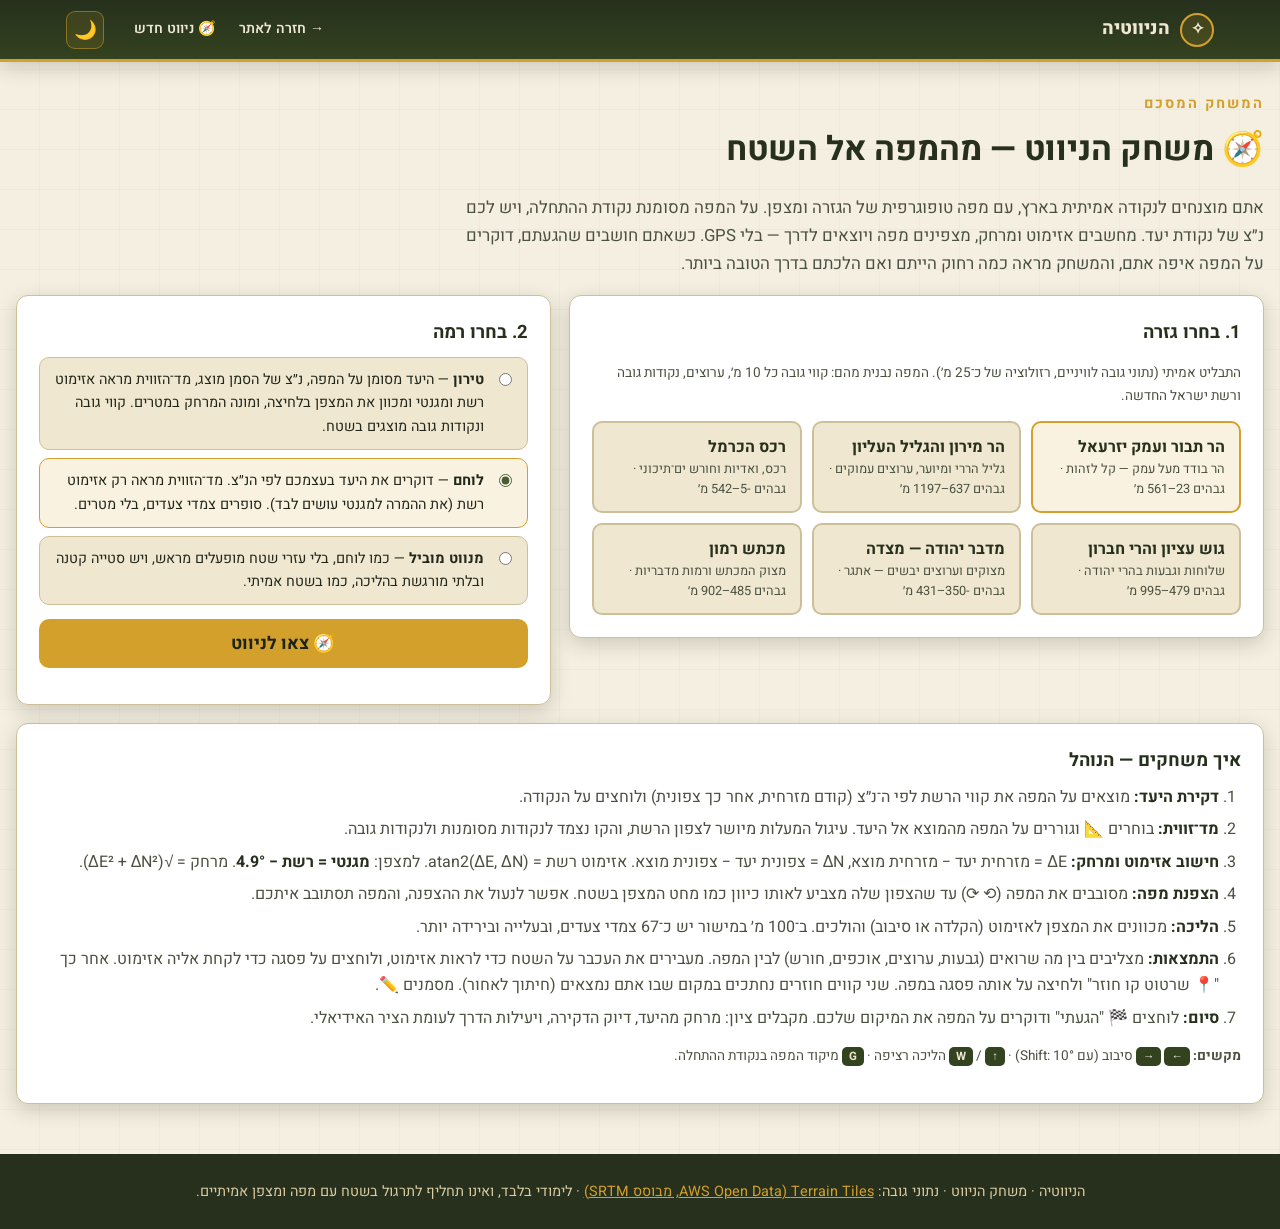
==== commit 454ba0ee: "משחק הניווט: גרפיקה ברורה יותר ומדידת אזימוט נוחה מבט בשטח: - רזולוציה גבוהה יותר (800x450), תאורה ח" ====
--- a/game.html
+++ b/game.html
@@ -47,9 +47,9 @@
       <div class="card">
         <h3 class="g-h3">2. בחרו רמה</h3>
         <div class="g-levels" id="levelList">
-          <label class="g-level"><input type="radio" name="lvl" value="easy"><span><b>טירון</b> — היעד מסומן על המפה, נ״צ של הסמן מוצג, סרגל ומד־זווית מראים אזימוט רשת ומגנטי, ומונה המרחק במטרים.</span></label>
-          <label class="g-level"><input type="radio" name="lvl" value="mid" checked><span><b>לוחם</b> — דוקרים את היעד בעצמכם לפי הנ״צ. הסרגל מראה רק אזימוט רשת (את ההמרה למגנטי עושים לבד). סופרים צמדי צעדים, בלי מטרים.</span></label>
-          <label class="g-level"><input type="radio" name="lvl" value="hard"><span><b>מנווט מוביל</b> — בלי סרגל: מחשבים אזימוט ומרחק מהנ״צ. סופרים צעדים, ויש סטייה קטנה ובלתי מורגשת בהליכה, כמו בשטח אמיתי.</span></label>
+          <label class="g-level"><input type="radio" name="lvl" value="easy"><span><b>טירון</b> — היעד מסומן על המפה, נ״צ של הסמן מוצג, מד־הזווית מראה אזימוט רשת ומגנטי ומכוון את המצפן בלחיצה, ומונה המרחק במטרים. קווי גובה ונקודות גובה מוצגים בשטח.</span></label>
+          <label class="g-level"><input type="radio" name="lvl" value="mid" checked><span><b>לוחם</b> — דוקרים את היעד בעצמכם לפי הנ״צ. מד־הזווית מראה רק אזימוט רשת (את ההמרה למגנטי עושים לבד). סופרים צמדי צעדים, בלי מטרים.</span></label>
+          <label class="g-level"><input type="radio" name="lvl" value="hard"><span><b>מנווט מוביל</b> — כמו לוחם, בלי עזרי שטח מופעלים מראש, ויש סטייה קטנה ובלתי מורגשת בהליכה, כמו בשטח אמיתי.</span></label>
         </div>
         <button class="btn g-start" id="startBtn" disabled>🧭 צאו לניווט</button>
         <p class="small" id="bestLine"></p>
@@ -60,10 +60,11 @@
       <h3 class="g-h3">איך משחקים — הנוהל</h3>
       <ol class="g-steps">
         <li><b>דקירת היעד:</b> מוצאים על המפה את קווי הרשת לפי ה־נ״צ (קודם מזרחית, אחר כך צפונית) ולוחצים על הנקודה.</li>
+        <li><b>מד־זווית:</b> בוחרים 📐 וגוררים על המפה מהמוצא אל היעד. עיגול המעלות מיושר לצפון הרשת, והקו נצמד לנקודות מסומנות ולנקודות גובה.</li>
         <li><b>חישוב אזימוט ומרחק:</b> ΔE = מזרחית יעד − מזרחית מוצא, ΔN = צפונית יעד − צפונית מוצא. אזימוט רשת = atan2(ΔE, ΔN). למצפן: <b>מגנטי = רשת − 4.9°</b>. מרחק = √(ΔE² + ΔN²).</li>
         <li><b>הצפנת מפה:</b> מסובבים את המפה (⟲ ⟳) עד שהצפון שלה מצביע לאותו כיוון כמו מחט המצפן בשטח. אפשר לנעול את ההצפנה, והמפה תסתובב איתכם.</li>
         <li><b>הליכה:</b> מכוונים את המצפן לאזימוט (הקלדה או סיבוב) והולכים. ב־100 מ׳ במישור יש כ־67 צמדי צעדים, ובעלייה ובירידה יותר.</li>
-        <li><b>התמצאות:</b> מצליבים בין מה שרואים (גבעות, ערוצים, אוכפים, יערות) לבין המפה. אפשר לקחת אזימוט לפסגה בולטת ולסמן ✏️ איפה אתם חושבים שאתם.</li>
+        <li><b>התמצאות:</b> מצליבים בין מה שרואים (גבעות, ערוצים, אוכפים, חורש) לבין המפה. מעבירים את העכבר על השטח כדי לראות אזימוט, ולוחצים על פסגה כדי לקחת אליה אזימוט. אחר כך "📍 שרטוט קו חוזר" ולחיצה על אותה פסגה במפה. שני קווים חוזרים נחתכים במקום שבו אתם נמצאים (חיתוך לאחור). מסמנים ✏️.</li>
         <li><b>סיום:</b> לוחצים 🏁 "הגעתי" ודוקרים על המפה את המיקום שלכם. מקבלים ציון: מרחק מהיעד, דיוק הדקירה, ויעילות הדרך לעומת הציר האידיאלי.</li>
       </ol>
       <p class="small"><b>מקשים:</b> <span class="kbd">←</span> <span class="kbd">→</span> סיבוב (עם Shift: 10°) · <span class="kbd">↑</span> / <span class="kbd">W</span> הליכה רציפה · <span class="kbd">G</span> מיקוד המפה בנקודת ההתחלה.</p>
@@ -90,6 +91,12 @@
       <div class="g-field">
         <div class="g-view-wrap"><canvas id="viewCv" aria-label="מבט על השטח"></canvas>
           <div class="g-view-tag" id="viewTag">מבט בשטח</div>
+        </div>
+        <div class="g-viewbar">
+          <label class="g-opt"><input type="checkbox" id="optContours"> קווי גובה בשטח</label>
+          <label class="g-opt"><input type="checkbox" id="optPeaks"> נקודות גובה בשטח</label>
+          <div class="g-bear" id="bearOut"></div>
+          <button class="gbtn tiny hidden" id="backBtn">📍 שרטוט קו חוזר במפה</button>
         </div>
 
         <div class="g-ctrl card">
@@ -143,7 +150,7 @@
         <div class="g-tools" id="mapTools">
           <button class="gbtn tool on" data-tool="pan" title="גרירה והזזת המפה">✋ הזזה</button>
           <button class="gbtn tool" data-tool="dot" id="toolDot" title="דקירת נקודת היעד לפי הנ״צ">📍 דקירת יעד</button>
-          <button class="gbtn tool" data-tool="ruler" id="toolRuler" title="סרגל ומד־זווית: שתי לחיצות">📐 סרגל</button>
+          <button class="gbtn tool" data-tool="ruler" id="toolRuler" title="מד־זווית: גוררים מנקודה לנקודה (או שתי לחיצות)">📐 מד־זווית</button>
           <button class="gbtn tool" data-tool="mark" title="סימון מיקום משוער">✏️ סימון</button>
           <button class="gbtn" id="clearMarks" title="מחיקת הסימונים והסרגל">🧹</button>
         </div>
@@ -162,6 +169,7 @@
         <div class="g-mapinfo">
           <div id="orientOut" class="g-orient">המפה לא מוצפנת</div>
           <label class="g-lock"><input type="checkbox" id="orientLock"> נעילת הצפנה (המפה מסתובבת איתי)</label>
+          <label class="g-lock"><input type="checkbox" id="strongShade"> הצללת תבליט מודגשת</label>
           <div id="cursorOut" class="small"></div>
           <div id="rulerOut" class="g-ruler"></div>
         </div>
--- a/css/game.css
+++ b/css/game.css
@@ -145,3 +145,16 @@
   .g-heading b { font-size: 1.35rem; }
   .g-mission-main { gap: 8px 16px; }
 }
+
+/* ---------- עזרי מבט ואזימוט ---------- */
+.g-viewbar { display: flex; gap: 6px 14px; flex-wrap: wrap; align-items: center; font-size: 0.86rem; }
+.g-opt { display: flex; gap: 5px; align-items: center; color: var(--text-soft); font-weight: 600; cursor: pointer; }
+.g-opt input { accent-color: var(--olive-600); }
+.g-bear { flex: 1 1 100%; color: var(--heading); }
+.g-bear b { color: #7a1fa0; font-size: 1.05rem; }
+html[data-theme="dark"] .g-bear b { color: #c88be0; }
+.g-view-wrap canvas { cursor: crosshair; }
+.g-ruler b { color: #7a1fa0; }
+html[data-theme="dark"] .g-ruler b { color: #c88be0; }
+.g-ruler .gbtn { margin-inline-start: 6px; }
+@media (max-width: 980px) { .g-viewbar { order: 1; } }
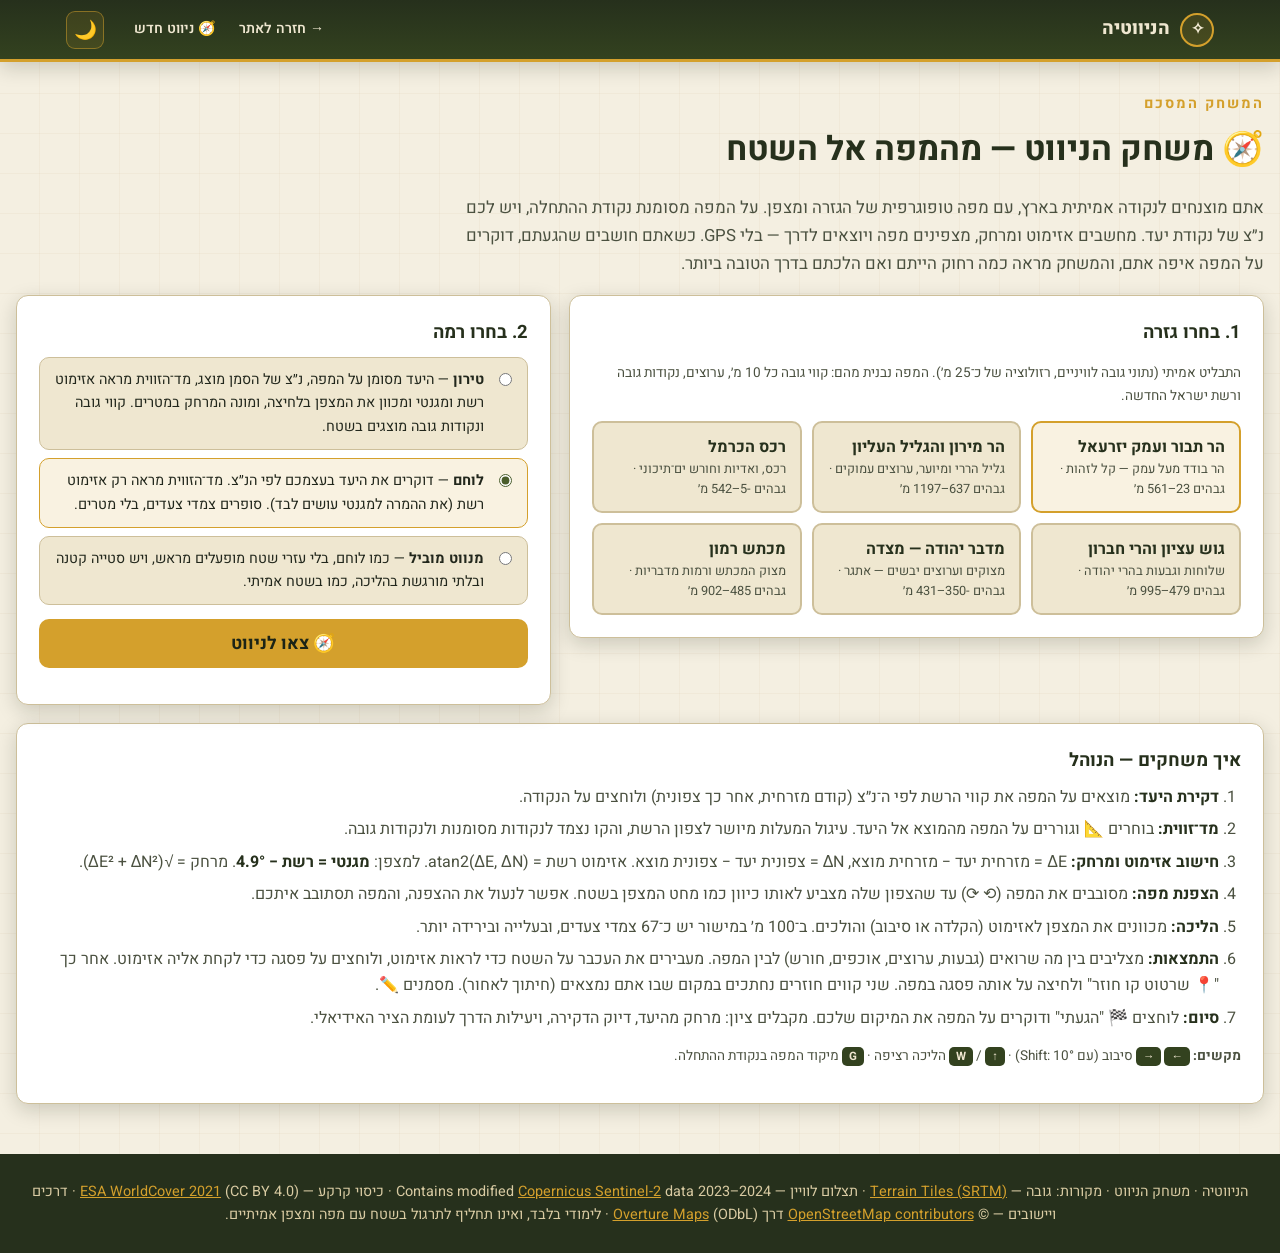
==== commit 07880f2e: "משחק הניווט: גרפיקה מנתונים אמיתיים — תצלום לוויין, כיסוי קרקע, כבישים ויישובים - תצלום לוויין Senti" ====
--- a/game.html
+++ b/game.html
@@ -169,6 +169,10 @@
         <div class="g-mapinfo">
           <div id="orientOut" class="g-orient">המפה לא מוצפנת</div>
           <label class="g-lock"><input type="checkbox" id="orientLock"> נעילת הצפנה (המפה מסתובבת איתי)</label>
+          <div class="g-layers" role="group" aria-label="שכבת מפה">
+            <button class="gbtn tiny on" data-layer="topo">🗺️ מפה טופוגרפית</button>
+            <button class="gbtn tiny" data-layer="sat">🛰️ תצלום אוויר</button>
+          </div>
           <label class="g-lock"><input type="checkbox" id="strongShade"> הצללת תבליט מודגשת</label>
           <div id="cursorOut" class="small"></div>
           <div id="rulerOut" class="g-ruler"></div>
@@ -176,7 +180,14 @@
         <div class="g-legend small">
           <span><i class="lg c"></i>קו גובה (10 מ׳; מודגש כל 50 מ׳)</span>
           <span><i class="lg s"></i>ערוץ / נחל</span>
-          <span><i class="lg v"></i>חורש / צמחייה</span>
+          <span><i class="lg v"></i>חורש / יער</span>
+          <span><i class="lg f"></i>שדות</span>
+          <span><i class="lg b"></i>שטח בנוי</span>
+          <span><i class="lg rm"></i>כביש ראשי</span>
+          <span><i class="lg rs"></i>כביש משני</span>
+          <span><i class="lg rl"></i>כביש מקומי</span>
+          <span><i class="lg rt"></i>דרך עפר</span>
+          <span><i class="lg rp"></i>שביל</span>
           <span><i class="lg g"></i>רשת ישראל החדשה (1 ק״מ)</span>
           <span>▲ נקודת גובה</span>
         </div>
@@ -189,7 +200,11 @@
 </main>
 
 <footer class="site-footer">
-  הניווטיה · משחק הניווט · נתוני גובה: <a href="https://registry.opendata.aws/terrain-tiles/" target="_blank" rel="noopener">Terrain Tiles (AWS Open Data, מבוסס SRTM)</a> · לימודי בלבד, ואינו תחליף לתרגול בשטח עם מפה ומצפן אמיתיים.
+  הניווטיה · משחק הניווט · מקורות: גובה — <a href="https://registry.opendata.aws/terrain-tiles/" target="_blank" rel="noopener">Terrain Tiles (SRTM)</a>
+  · תצלום לוויין — Contains modified <a href="https://registry.opendata.aws/sentinel-2-l2a-cogs/" target="_blank" rel="noopener">Copernicus Sentinel-2</a> data 2023–2024
+  · כיסוי קרקע — <a href="https://esa-worldcover.org/" target="_blank" rel="noopener">ESA WorldCover 2021</a> (CC BY 4.0)
+  · דרכים ויישובים — © <a href="https://www.openstreetmap.org/copyright" target="_blank" rel="noopener">OpenStreetMap contributors</a> דרך <a href="https://overturemaps.org/" target="_blank" rel="noopener">Overture Maps</a> (ODbL)
+  · לימודי בלבד, ואינו תחליף לתרגול בשטח עם מפה ומצפן אמיתיים.
 </footer>
 
 <script src="js/game.js"></script>
--- a/css/game.css
+++ b/css/game.css
@@ -158,3 +158,11 @@
 html[data-theme="dark"] .g-ruler b { color: #c88be0; }
 .g-ruler .gbtn { margin-inline-start: 6px; }
 @media (max-width: 980px) { .g-viewbar { order: 1; } }
+.g-layers { display: flex; gap: 4px; }
+.g-legend .lg.f { height: 10px; background: #f5eecc; border: 1px solid #d8cc98; }
+.g-legend .lg.b { height: 10px; background: #c4bdb6; border: 1px solid #8a837c; }
+.g-legend .lg.rm { border-top: 4px solid #d22f25; box-shadow: 0 0 0 1px #2a1a1a; }
+.g-legend .lg.rs { border-top: 3px solid #f0a04b; box-shadow: 0 0 0 1px #5a4a3a; }
+.g-legend .lg.rl { border-top: 2px solid #3a3a3a; }
+.g-legend .lg.rt { border-top: 2px dashed #3d2b19; }
+.g-legend .lg.rp { border-top: 2px dotted #4a3622; }
